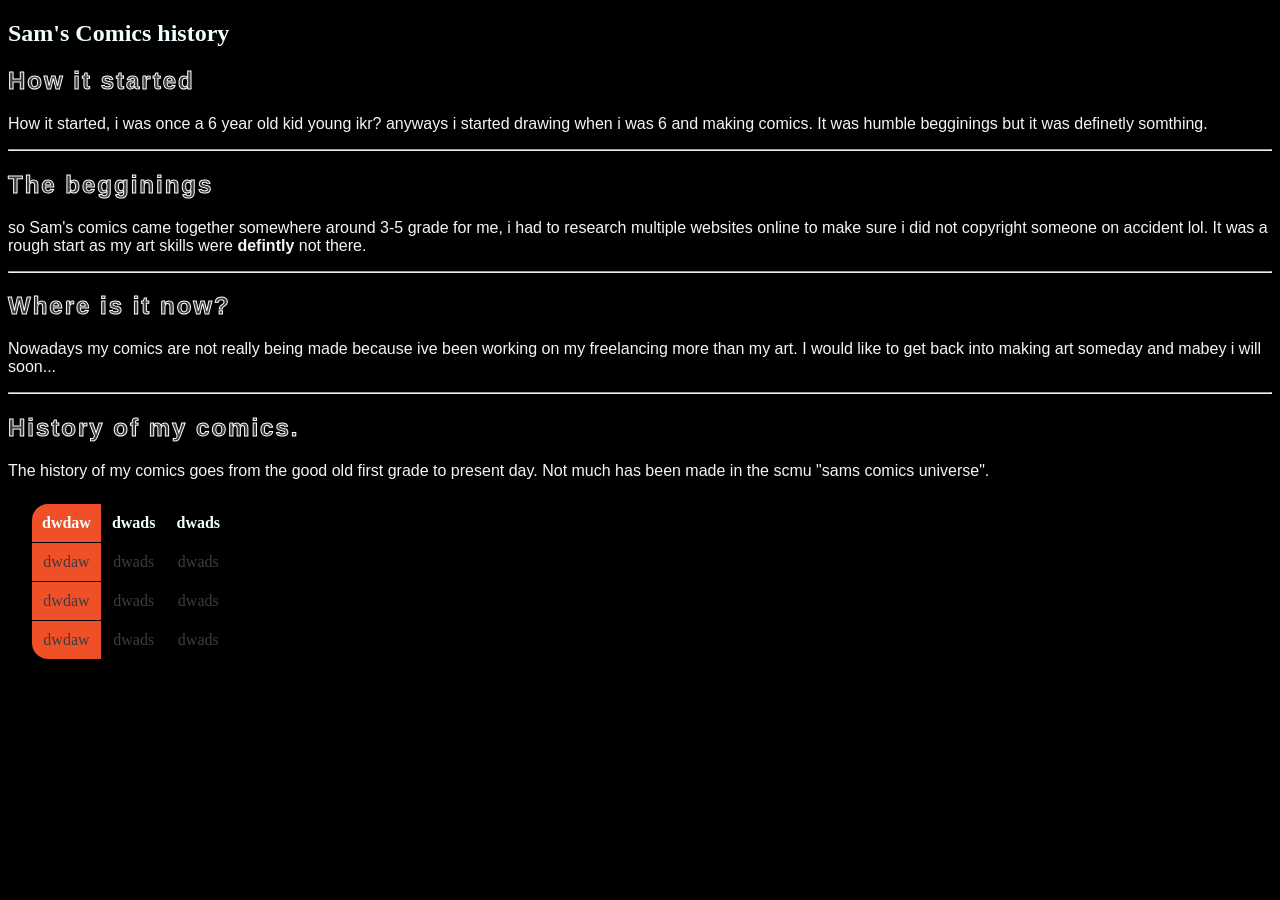
==== index.html @ 8aa37ec5 "first commit" ====
<!DOCTYPE html>
<html lang="en">
    <head>
        <meta charset="UTF-8">
        <meta name="viewport" content="width-device-width, inital-scale=1.0">
        <meta meta name="description" content="Sam's comics is a page abou the history of my comic books.">

        <title>sam's comics</title>

        <link rel="stylesheet" href="./global.css" type="text/css">
    </head>

    <body>

        <section>
            <h1>Sam's Comics history</h1>
            <h2>How it started</h2>
            <p>How it started, i was once a 6 year old kid young ikr? anyways i started drawing when i was 6 and making comics.
            It was humble begginings but it was definetly somthing.
            </p>
        </section>

        <hr>

        <section>
            <h2>The begginings</h2>
            <p>so Sam's comics came together somewhere around 3-5 grade for me, i had to research multiple websites online to make sure 
            i did not copyright someone on accident lol. It was a rough start as my art skills were <strong>defintly</strong> not there.
            </p>
        </section>

        <hr>

        <section>
            <h2>Where is it now?</h2>
            <p>Nowadays my comics are not really being made because ive been working on my freelancing more than my art. 
            I would like to get back into making art someday and mabey i will soon...
            </p>
        </section>

        <hr>

        <section>
            <h2>History of my comics.</h2>
            <p>The history of my comics goes from the good old first grade to present day. Not much has been made in the scmu "sams comics universe".
                
            </p>
        </section>

        <!--table element-->
        <section>
            <table>
                <tr>
                    <th>dwdaw</th>
                    <th>dwads</th>
                    <th>dwads</th>
                </tr>
            
        
                <tr>
                    <td>dwdaw</td>
                    <td>dwads</td>
                    <td>dwads</td>
                </tr>


                <tr>
                    <td>dwdaw</td>
                    <td>dwads</td>
                    <td>dwads</td>
                </tr>

                <tr>
                    <td>dwdaw</td>
                    <td>dwads</td>
                    <td>dwads</td>
                </tr>
            </table>
        </section>

    </body>
</html>
---- global.css ----
body{
    background-color:black;
    color: rgb(62, 60, 60);
}

p{
    font-family: 'Franklin Gothic Medium', 'Arial Narrow', Arial, sans-serif;
    color:whitesmoke;
}

h2{
    font-family: Impact, Haettenschweiler, 'Arial Narrow Bold', sans-serif;
    letter-spacing: 2px;
    -webkit-text-stroke: 1px white;
}

table {
    border: 4px solid white;
    border-collapse: collapse;
    margin: 20px;
    text-align: center;
    border-radius: 20px;
    overflow: hidden;
    max-width: 700px;
    max-height: 700px;
}

th, td {
    border: 1px solid black;
    padding: 10px;
    text-align: center;
}

#important {
    background-color: rgba(200, 25, 20, 0.999);
    font-weight: bold;
}

tr > :first-child {
    background-color: rgba(240, 80, 40, 0.999);
}

th{
    color:azure;
}

tr{
    background-color:black;
    border-radius: 4px;
}

h1{
    color:azure;
}
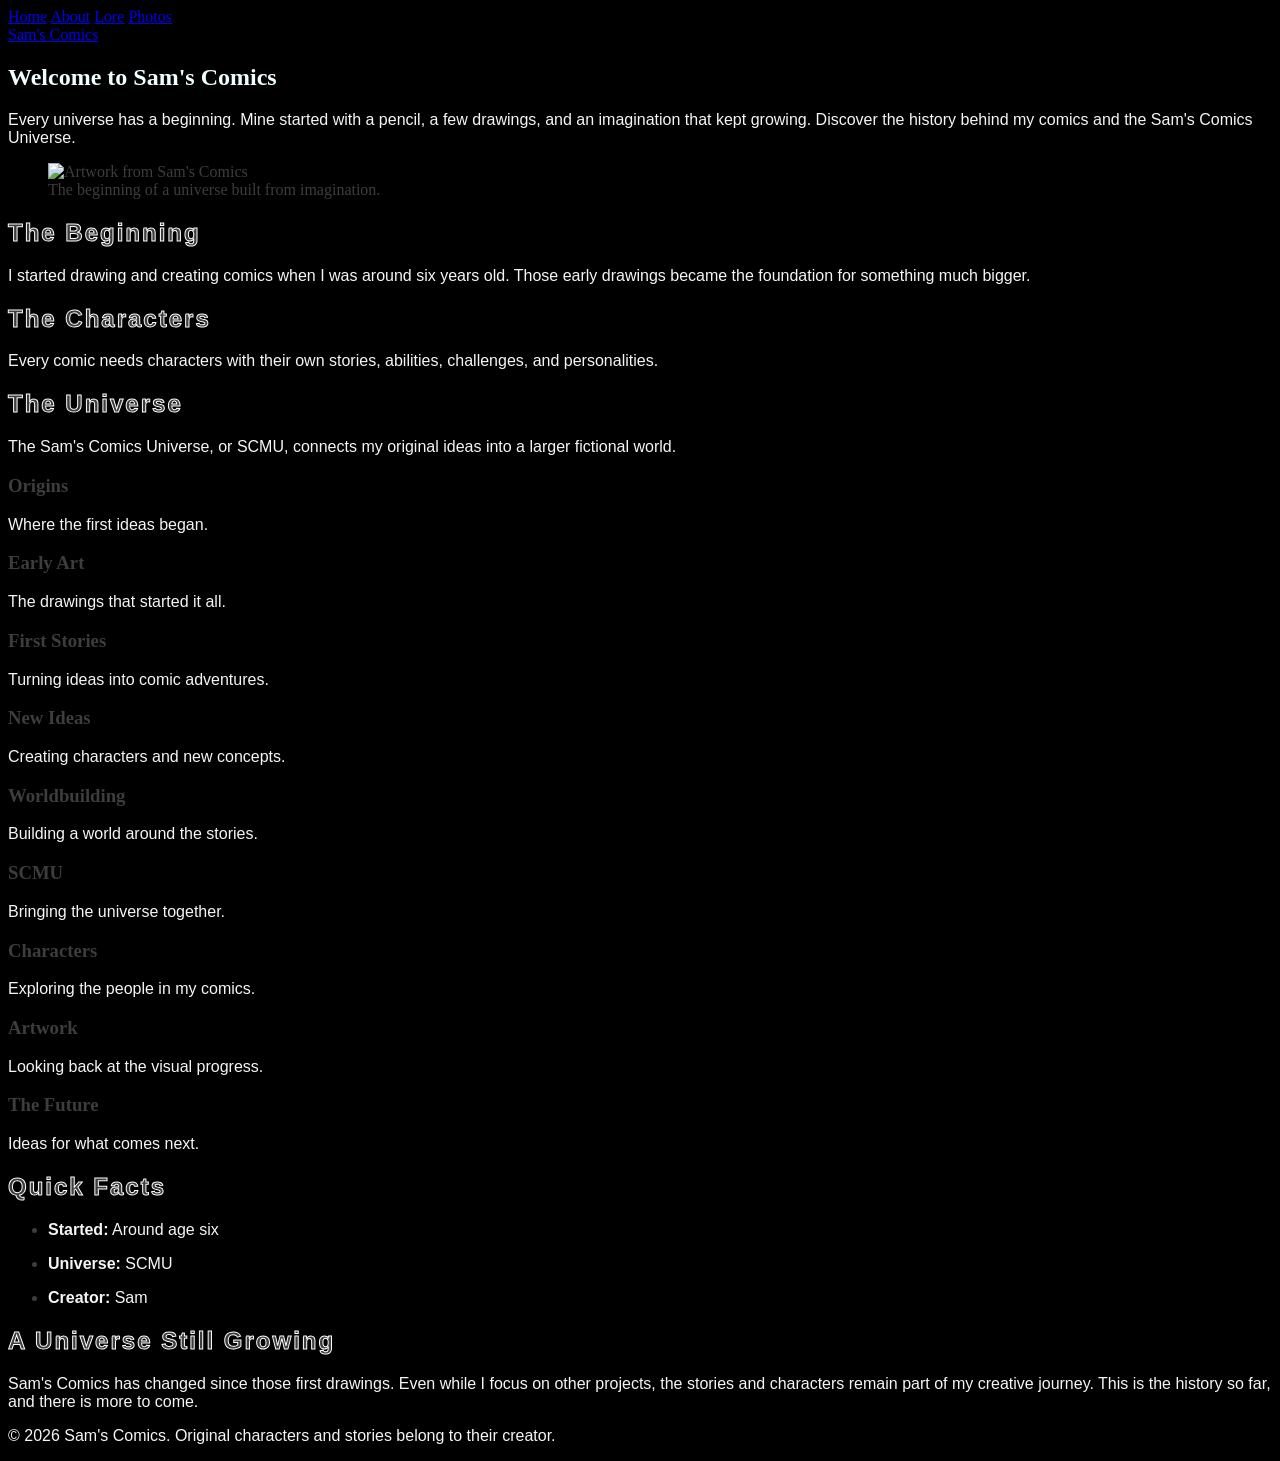
==== commit 812a05b1: "Refactor index.html for clarity and content updates Updated the HTML structure and content for bette" ====
--- a/index.html
+++ b/index.html
@@ -1,82 +1,171 @@
+
 <!DOCTYPE html>
 <html lang="en">
-    <head>
-        <meta charset="UTF-8">
-        <meta name="viewport" content="width-device-width, inital-scale=1.0">
-        <meta meta name="description" content="Sam's comics is a page abou the history of my comic books.">
+<head>
+    <meta charset="UTF-8">
+    <meta name="viewport" content="width=device-width, initial-scale=1.0">
+    <meta name="description" content="Explore the history, characters, and universe of Sam's Comics.">
 
-        <title>sam's comics</title>
+    <title>Sam's Comics | Home</title>
 
-        <link rel="stylesheet" href="./global.css" type="text/css">
-    </head>
+    <link rel="stylesheet" href="./global.css">
+</head>
 
-    <body>
+<body>
+    <!-- Site header and navigation -->
+    <header class="header" id="site-header">
+        <nav class="navigation" id="main-nav" aria-label="Main navigation">
+            <a class="nav-link" href="./index.html" aria-current="page">Home</a>
+            <a class="nav-link" href="./about.html">About</a>
+            <a class="nav-link" href="./lore.html">Lore</a>
+            <a class="nav-link" href="./photos.html">Photos</a>
+        </nav>
 
-        <section>
-            <h1>Sam's Comics history</h1>
-            <h2>How it started</h2>
-            <p>How it started, i was once a 6 year old kid young ikr? anyways i started drawing when i was 6 and making comics.
-            It was humble begginings but it was definetly somthing.
+        <a class="logo" href="./index.html">Sam's Comics</a>
+    </header>
+
+    <main class="main" id="main">
+        <!-- Intro section -->
+        <section class="intro" id="intro">
+            <h1>Welcome to Sam's Comics</h1>
+            <p class="intro-text">
+                Every universe has a beginning. Mine started with a pencil,
+                a few drawings, and an imagination that kept growing.
+                Discover the history behind my comics and the Sam's Comics
+                Universe.
             </p>
         </section>
 
-        <hr>
+        <!-- Main image and featured content -->
+        <section class="showcase" aria-label="Comic universe introduction">
+            <figure class="intro-image">
+                <!-- Replace this image with one of your comic images -->
+                <img
+                    src=""
+                    alt="Artwork from Sam's Comics"
+                >
+                <figcaption>
+                    The beginning of a universe built from imagination.
+                </figcaption>
+            </figure>
 
-        <section>
-            <h2>The begginings</h2>
-            <p>so Sam's comics came together somewhere around 3-5 grade for me, i had to research multiple websites online to make sure 
-            i did not copyright someone on accident lol. It was a rough start as my art skills were <strong>defintly</strong> not there.
+            <div class="feature-list" id="features">
+                <article class="feature">
+                    <h2>The Beginning</h2>
+                    <p>
+                        I started drawing and creating comics when I was
+                        around six years old. Those early drawings became
+                        the foundation for something much bigger.
+                    </p>
+                </article>
+
+                <article class="feature">
+                    <h2>The Characters</h2>
+                    <p>
+                        Every comic needs characters with their own
+                        stories, abilities, challenges, and personalities.
+                    </p>
+                </article>
+
+                <article class="feature">
+                    <h2>The Universe</h2>
+                    <p>
+                        The Sam's Comics Universe, or SCMU, connects my
+                        original ideas into a larger fictional world.
+                    </p>
+                </article>
+            </div>
+        </section>
+
+        <!-- Comic history grid and sidebar -->
+        <section class="history-layout" aria-label="Explore Sam's Comics">
+            <div class="history-grid">
+                <article class="history-card">
+                    <h3>Origins</h3>
+                    <p>Where the first ideas began.</p>
+                </article>
+
+                <article class="history-card">
+                    <h3>Early Art</h3>
+                    <p>The drawings that started it all.</p>
+                </article>
+
+                <article class="history-card">
+                    <h3>First Stories</h3>
+                    <p>Turning ideas into comic adventures.</p>
+                </article>
+
+                <article class="history-card">
+                    <h3>New Ideas</h3>
+                    <p>Creating characters and new concepts.</p>
+                </article>
+
+                <article class="history-card">
+                    <h3>Worldbuilding</h3>
+                    <p>Building a world around the stories.</p>
+                </article>
+
+                <article class="history-card">
+                    <h3>SCMU</h3>
+                    <p>Bringing the universe together.</p>
+                </article>
+
+                <article class="history-card">
+                    <h3>Characters</h3>
+                    <p>Exploring the people in my comics.</p>
+                </article>
+
+                <article class="history-card">
+                    <h3>Artwork</h3>
+                    <p>Looking back at the visual progress.</p>
+                </article>
+
+                <article class="history-card">
+                    <h3>The Future</h3>
+                    <p>Ideas for what comes next.</p>
+                </article>
+            </div>
+
+            <aside class="sidebar" id="sidebar">
+                <h2>Quick Facts</h2>
+
+                <ul class="sidebar-list">
+                    <li>
+                        <span class="sidebar-dot" aria-hidden="true"></span>
+                        <p><strong>Started:</strong> Around age six</p>
+                    </li>
+
+                    <li>
+                        <span class="sidebar-dot" aria-hidden="true"></span>
+                        <p><strong>Universe:</strong> SCMU</p>
+                    </li>
+
+                    <li>
+                        <span class="sidebar-dot" aria-hidden="true"></span>
+                        <p><strong>Creator:</strong> Sam</p>
+                    </li>
+                </ul>
+            </aside>
+        </section>
+
+        <!-- Closing text -->
+        <section class="closing-text">
+            <h2>A Universe Still Growing</h2>
+            <p>
+                Sam's Comics has changed since those first drawings.
+                Even while I focus on other projects, the stories and
+                characters remain part of my creative journey.
+                This is the history so far, and there is more to come.
             </p>
         </section>
+    </main>
 
-        <hr>
-
-        <section>
-            <h2>Where is it now?</h2>
-            <p>Nowadays my comics are not really being made because ive been working on my freelancing more than my art. 
-            I would like to get back into making art someday and mabey i will soon...
-            </p>
-        </section>
-
-        <hr>
-
-        <section>
-            <h2>History of my comics.</h2>
-            <p>The history of my comics goes from the good old first grade to present day. Not much has been made in the scmu "sams comics universe".
-                
-            </p>
-        </section>
-
-        <!--table element-->
-        <section>
-            <table>
-                <tr>
-                    <th>dwdaw</th>
-                    <th>dwads</th>
-                    <th>dwads</th>
-                </tr>
-            
-        
-                <tr>
-                    <td>dwdaw</td>
-                    <td>dwads</td>
-                    <td>dwads</td>
-                </tr>
-
-
-                <tr>
-                    <td>dwdaw</td>
-                    <td>dwads</td>
-                    <td>dwads</td>
-                </tr>
-
-                <tr>
-                    <td>dwdaw</td>
-                    <td>dwads</td>
-                    <td>dwads</td>
-                </tr>
-            </table>
-        </section>
-
-    </body>
-</html>+    <!-- Site footer -->
+    <footer class="footer" id="site-footer">
+        <p class="footer-text">
+            &copy; 2026 Sam's Comics. Original characters and stories
+            belong to their creator.
+        </p>
+    </footer>
+</body>
+</html>
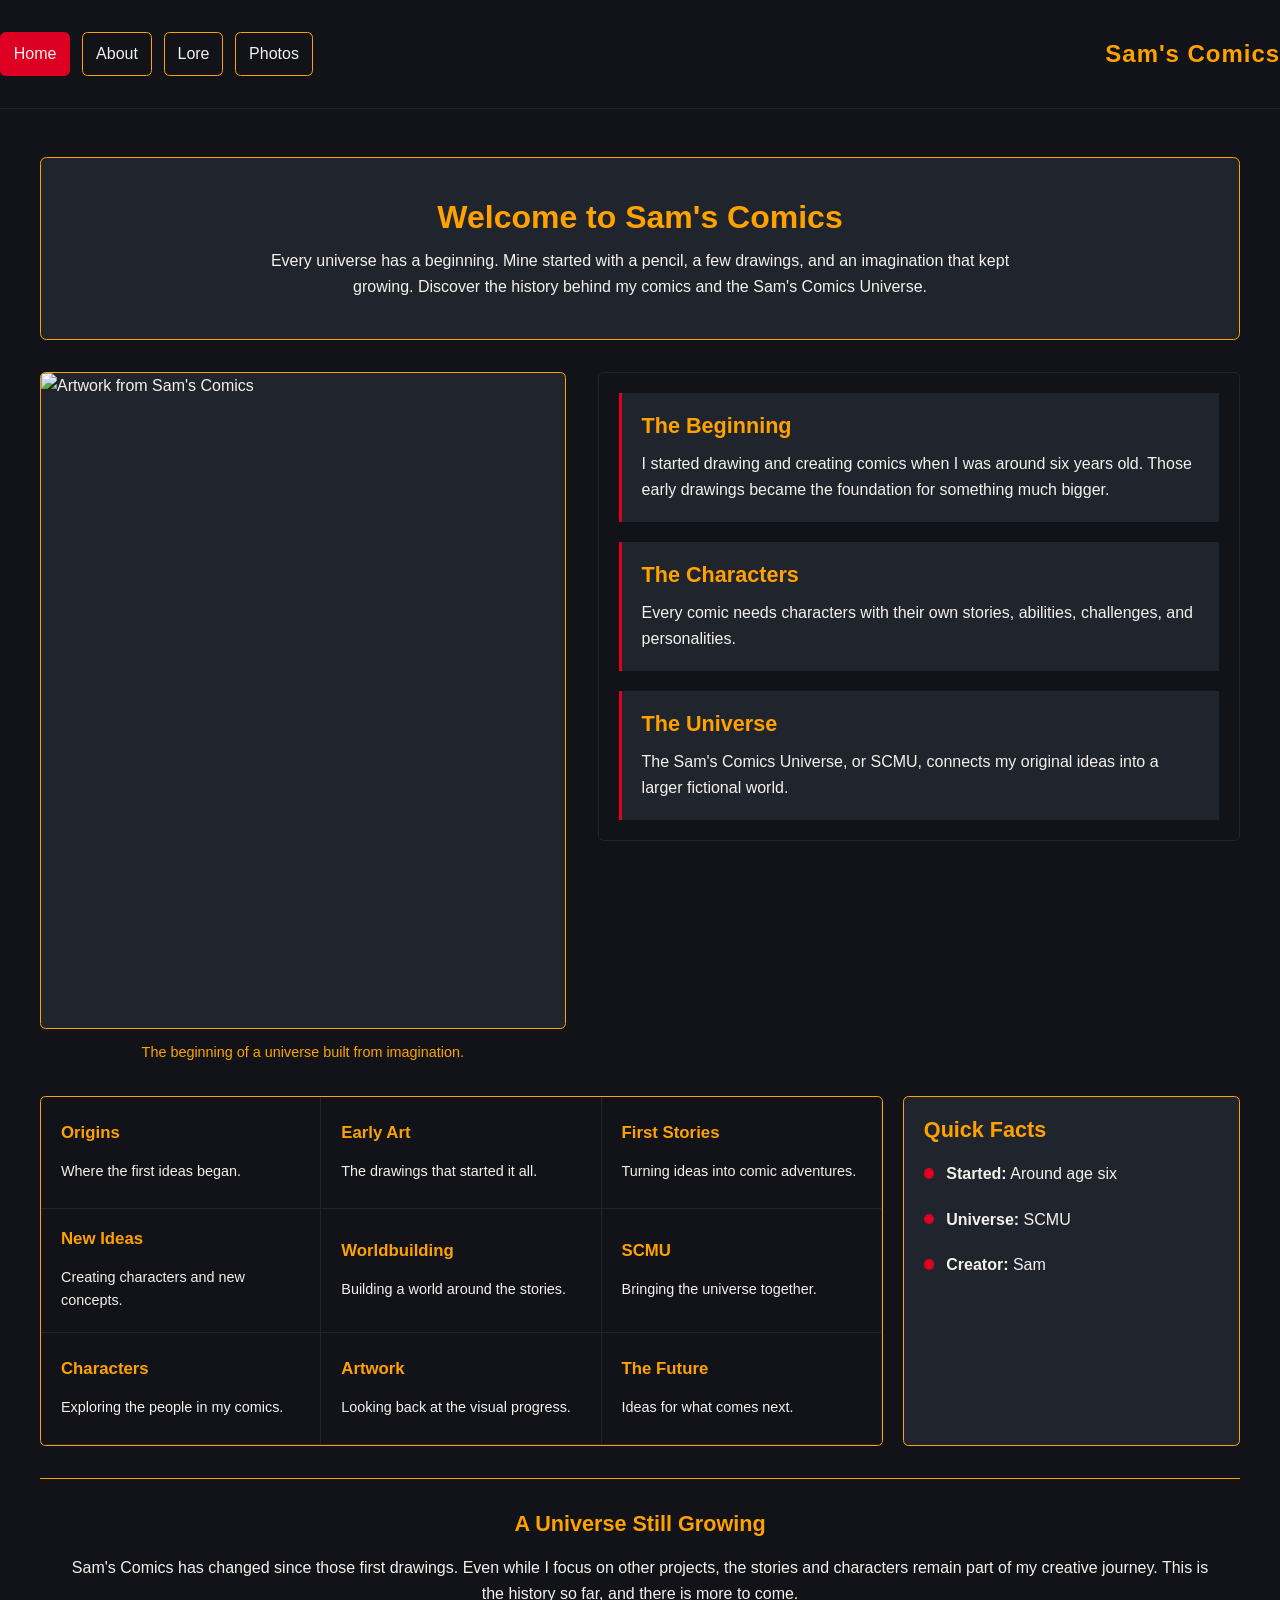
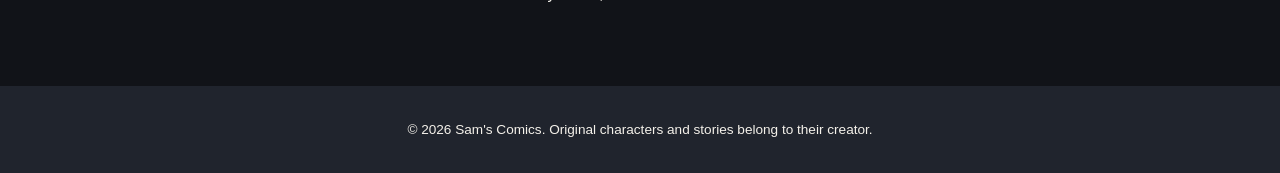
==== commit df9a1b9f: "all files pushed into git with index and about indexs almost done just need the photos inside of the" ====
--- a/index.html
+++ b/index.html
@@ -168,4 +168,4 @@
         </p>
     </footer>
 </body>
-</html>
+</html>
--- a/global.css
+++ b/global.css
@@ -1,54 +1,484 @@
-body{
-    background-color:black;
-    color: rgb(62, 60, 60);
-}
-
-p{
-    font-family: 'Franklin Gothic Medium', 'Arial Narrow', Arial, sans-serif;
-    color:whitesmoke;
-}
-
-h2{
-    font-family: Impact, Haettenschweiler, 'Arial Narrow Bold', sans-serif;
-    letter-spacing: 2px;
-    -webkit-text-stroke: 1px white;
-}
-
-table {
-    border: 4px solid white;
-    border-collapse: collapse;
-    margin: 20px;
-    text-align: center;
-    border-radius: 20px;
+
+:root {
+    --primary-color: #111318;
+    --secondary-color: #20242d;
+    --contrast-color: #f4f1ea;
+    --triadic-color: #DD0022;
+    --extra-color: #ffa200;
+
+    --space-small: 0.75rem;
+    --space-medium: 1.25rem;
+    --space-large: 2rem;
+    --content-width: 75rem;
+}
+
+/* 
+   2. Reset and base styles
+ */
+
+* {
+    box-sizing: border-box;
+}
+
+html {
+    scroll-behavior: smooth;
+}
+
+body {
+    margin: 0;
+    background-color: var(--primary-color);
+    color: var(--contrast-color);
+    font-family: Arial, Helvetica, sans-serif;
+    font-size: 1rem;
+    line-height: 1.6;
+}
+
+img {
+    display: block;
+    width: 100%;
+    height: auto;
+}
+
+a {
+    color: inherit;
+}
+
+h1,
+h2,
+h3,
+p {
+    margin-top: 0;
+}
+
+h1,
+h2,
+h3 {
+    line-height: 1.2;
+}
+
+h1 {
+    font-size: 2rem;
+}
+
+h2 {
+    font-size: 1.35rem;
+}
+
+h3 {
+    font-size: 1.05rem;
+}
+
+p {
+    margin-bottom: 0;
+}
+
+/* 
+   3. Header and navigation
+*/
+
+.header {
+    display: flex;
+    flex-direction: column-reverse;
+    align-items: center;
+    gap: var(--space-medium);
+    padding: var(--space-large) var(--space-medium);
+    border-bottom: 1px solid var(--secondary-color);
+}
+
+.navigation {
+    display: flex;
+    flex-wrap: wrap;
+    justify-content: center;
+    gap: var(--space-small);
+}
+
+.nav-link {
+    padding: 0.5rem 0.8rem;
+    border: 1px solid var(--extra-color);
+    border-radius: 0.35rem;
+    color: var(--contrast-color);
+    text-decoration: none;
+    transition: background-color 0.2s ease,
+                color 0.2s ease,
+                transform 0.2s ease;
+}
+
+.nav-link[aria-current="page"] {
+    background-color: var(--triadic-color);
+    border-color: var(--triadic-color);
+}
+
+.logo {
+    color: var(--extra-color);
+    font-size: 1.5rem;
+    font-weight: 800;
+    letter-spacing: 0.04em;
+    text-decoration: none;
+}
+
+/* 
+   4. Main content
+ */
+
+.main {
+    width: min(100% - 2rem, var(--content-width));
+    margin-inline: auto;
+    padding-block: var(--space-large);
+}
+
+.intro {
+    margin-bottom: var(--space-large);
+    padding: var(--space-large);
+    border: 1px solid var(--extra-color);
+    border-radius: 0.4rem;
+    background-color: var(--secondary-color);
+    text-align: center;
+}
+
+.intro h1 {
+    margin-bottom: var(--space-small);
+    color: var(--extra-color);
+}
+
+.intro-text {
+    max-width: 48rem;
+    margin-inline: auto;
+}
+
+/* 
+   5. Image and feature list
+ */
+
+.showcase {
+    display: flex;
+    flex-direction: column;
+    gap: var(--space-large);
+    margin-bottom: var(--space-large);
+}
+
+.intro-image {
+    margin: 0;
+}
+
+.intro-image img {
+    aspect-ratio: 4 / 5;
+    object-fit: cover;
+    border: 1px solid var(--extra-color);
+    border-radius: 0.35rem;
+    background-color: var(--secondary-color);
+}
+
+.intro-image figcaption {
+    margin-top: var(--space-small);
+    color: var(--extra-color);
+    text-align: center;
+    font-size: 0.9rem;
+}
+
+.feature-list {
+    display: grid;
+    grid-template-columns: 1fr;
+    gap: var(--space-medium);
+    padding: var(--space-medium);
+    border: 1px solid var(--secondary-color);
+    border-radius: 0.35rem;
+}
+
+.feature {
+    padding: var(--space-medium);
+    border-left: 3px solid var(--triadic-color);
+    background-color: var(--secondary-color);
+}
+
+.feature h2 {
+    margin-bottom: var(--space-small);
+    color: var(--extra-color);
+}
+
+/* 
+   6. History grid and sidebar
+ */
+
+.history-layout {
+    display: flex;
+    flex-direction: column;
+    gap: var(--space-medium);
+    margin-bottom: var(--space-large);
+}
+
+.history-grid {
+    display: grid;
+    grid-template-columns: repeat(2, minmax(0, 1fr));
+    border: 1px solid var(--extra-color);
+    border-radius: 0.35rem;
     overflow: hidden;
-    max-width: 700px;
-    max-height: 700px;
-}
-
-th, td {
-    border: 1px solid black;
-    padding: 10px;
-    text-align: center;
-}
-
-#important {
-    background-color: rgba(200, 25, 20, 0.999);
-    font-weight: bold;
-}
-
-tr > :first-child {
-    background-color: rgba(240, 80, 40, 0.999);
-}
-
-th{
-    color:azure;
-}
-
-tr{
-    background-color:black;
-    border-radius: 4px;
-}
-
-h1{
-    color:azure;
+}
+
+.history-card {
+    min-width: 0;
+    padding: var(--space-medium);
+    border-right: 1px solid var(--secondary-color);
+    border-bottom: 1px solid var(--secondary-color);
+    overflow-wrap: anywhere;
+}
+
+.history-card h3 {
+    color: var(--extra-color);
+}
+
+.history-card p {
+    font-size: 0.9rem;
+}
+
+.sidebar {
+    padding: var(--space-medium);
+    border: 1px solid var(--extra-color);
+    border-radius: 0.35rem;
+    background-color: var(--secondary-color);
+}
+
+.sidebar h2 {
+    color: var(--extra-color);
+}
+
+.sidebar-list {
+    display: grid;
+    gap: var(--space-medium);
+    margin: 0;
+    padding: 0;
+    list-style: none;
+}
+
+.sidebar-list li {
+    display: flex;
+    align-items: flex-start;
+    gap: var(--space-small);
+}
+
+.sidebar-dot {
+    flex: 0 0 0.65rem;
+    width: 0.65rem;
+    height: 0.65rem;
+    margin-top: 0.45rem;
+    border-radius: 50%;
+    background-color: var(--triadic-color);
+}
+
+/* 
+   7. Closing text and footer
+ */
+
+.closing-text {
+    padding: var(--space-large) var(--space-medium);
+    border-top: 1px solid var(--extra-color);
+    text-align: center;
+}
+
+.closing-text h2 {
+    color: var(--extra-color);
+}
+
+.footer {
+    padding: var(--space-large) var(--space-medium);
+    border-top: 1px solid var(--secondary-color);
+    background-color: var(--secondary-color);
+    text-align: center;
+}
+
+.footer-text {
+    font-size: 0.85rem;
+}
+
+/* 
+   8. Hover and keyboard focus
+*/
+
+.nav-link:hover {
+    background-color: var(--extra-color);
+    color: var(--primary-color);
+    transform: translateY(-2px);
+}
+
+.nav-link:focus-visible,
+.logo:focus-visible {
+    outline: 3px solid var(--extra-color);
+    outline-offset: 4px;
+}
+
+.history-card:hover {
+    background-color: var(--secondary-color);
+}
+
+/* 
+   9. Desktop layout
+ */
+
+@media (min-width: 1024px) {
+    .header {
+        flex-direction: row;
+        justify-content: space-between;
+        padding-inline: 0;
+    }
+
+    .main {
+        padding-block: 3rem;
+    }
+
+    .intro {
+        padding: 2.5rem;
+    }
+
+    .showcase {
+        display: grid;
+        grid-template-columns: minmax(0, 0.9fr) minmax(0, 1.1fr);
+        align-items: start;
+        gap: var(--space-large);
+    }
+
+    .intro-image img {
+        aspect-ratio: 4 / 5;
+    }
+
+    .feature-list {
+        grid-template-columns: 1fr;
+    }
+
+    .history-layout {
+        display: grid;
+        grid-template-columns: minmax(0, 2fr) minmax(13rem, 0.8fr);
+        align-items: stretch;
+    }
+
+    .history-grid {
+        grid-template-columns: repeat(3, minmax(0, 1fr));
+    }
+
+    .history-card {
+        display: flex;
+        flex-direction: column;
+        justify-content: center;
+        min-height: 7rem;
+        padding: var(--space-medium);
+    }
+}
+
+
+/* 
+   ABOUT PAGE
+*/
+
+/* About introduction */
+
+.about-text {
+    margin-bottom: var(--space-large);
+    padding: var(--space-medium);
+    border: 1px solid var(--extra-color);
+    border-radius: 0.35rem;
+    text-align: center;
+}
+
+.about-text h1 {
+    margin-bottom: var(--space-medium);
+    color: var(--extra-color);
+    font-size: 1.6rem;
+}
+
+.about-text p + p {
+    margin-top: var(--space-medium);
+}
+
+/* Gallery and sidebar */
+
+.about-layout {
+    display: grid;
+    grid-template-columns: minmax(0, 1fr);
+    gap: var(--space-medium);
+    margin-bottom: var(--space-medium);
+}
+
+.about-gallery {
+    display: grid;
+    grid-template-columns: repeat(2, minmax(0, 1fr));
+    gap: 0;
+    overflow: hidden;
+    border: 1px solid var(--extra-color);
+    border-radius: 0.35rem;
+}
+
+.about-image {
+    min-width: 0;
+    margin: 0;
+    border-right: 1px solid var(--secondary-color);
+    border-bottom: 1px solid var(--secondary-color);
+}
+
+.about-image img {
+    width: 100%;
+    aspect-ratio: 1 / 1;
+    object-fit: cover;
+    background-color: var(--secondary-color);
+}
+
+.about-image figcaption {
+    padding: 0.5rem;
+    color: var(--extra-color);
+    font-size: 0.8rem;
+    text-align: center;
+}
+
+.about-sidebar {
+    display: flex;
+    flex-direction: column;
+    justify-content: space-around;
+    gap: var(--space-medium);
+    padding: var(--space-medium);
+}
+
+.about-fact {
+    padding-block: var(--space-small);
+}
+
+.about-fact h2 {
+    margin-bottom: 0.5rem;
+    color: var(--extra-color);
+    font-size: 1rem;
+}
+
+.about-fact p {
+    font-size: 0.9rem;
+}
+
+/* Large bottom image */
+
+.wide-image {
+    width: 100%;
+    margin-top: var(--space-medium);
+    overflow: hidden;
+    border: 1px solid var(--extra-color);
+    border-radius: 0.35rem;
+    background-color: var(--secondary-color);
+}
+
+.wide-image img {
+    width: 100%;
+    aspect-ratio: 16 / 9;
+    object-fit: cover;
+}
+
+/* Desktop layout */
+
+@media (min-width: 1024px) {
+    .about-layout {
+        grid-template-columns: minmax(0, 3fr) minmax(9rem, 0.8fr);
+        align-items: stretch;
+        gap: var(--space-medium);
+    }
+
+    .about-sidebar {
+        padding-inline: var(--space-small);
+    }
+
+    .about-text {
+        padding: var(--space-large);
+    }
 }
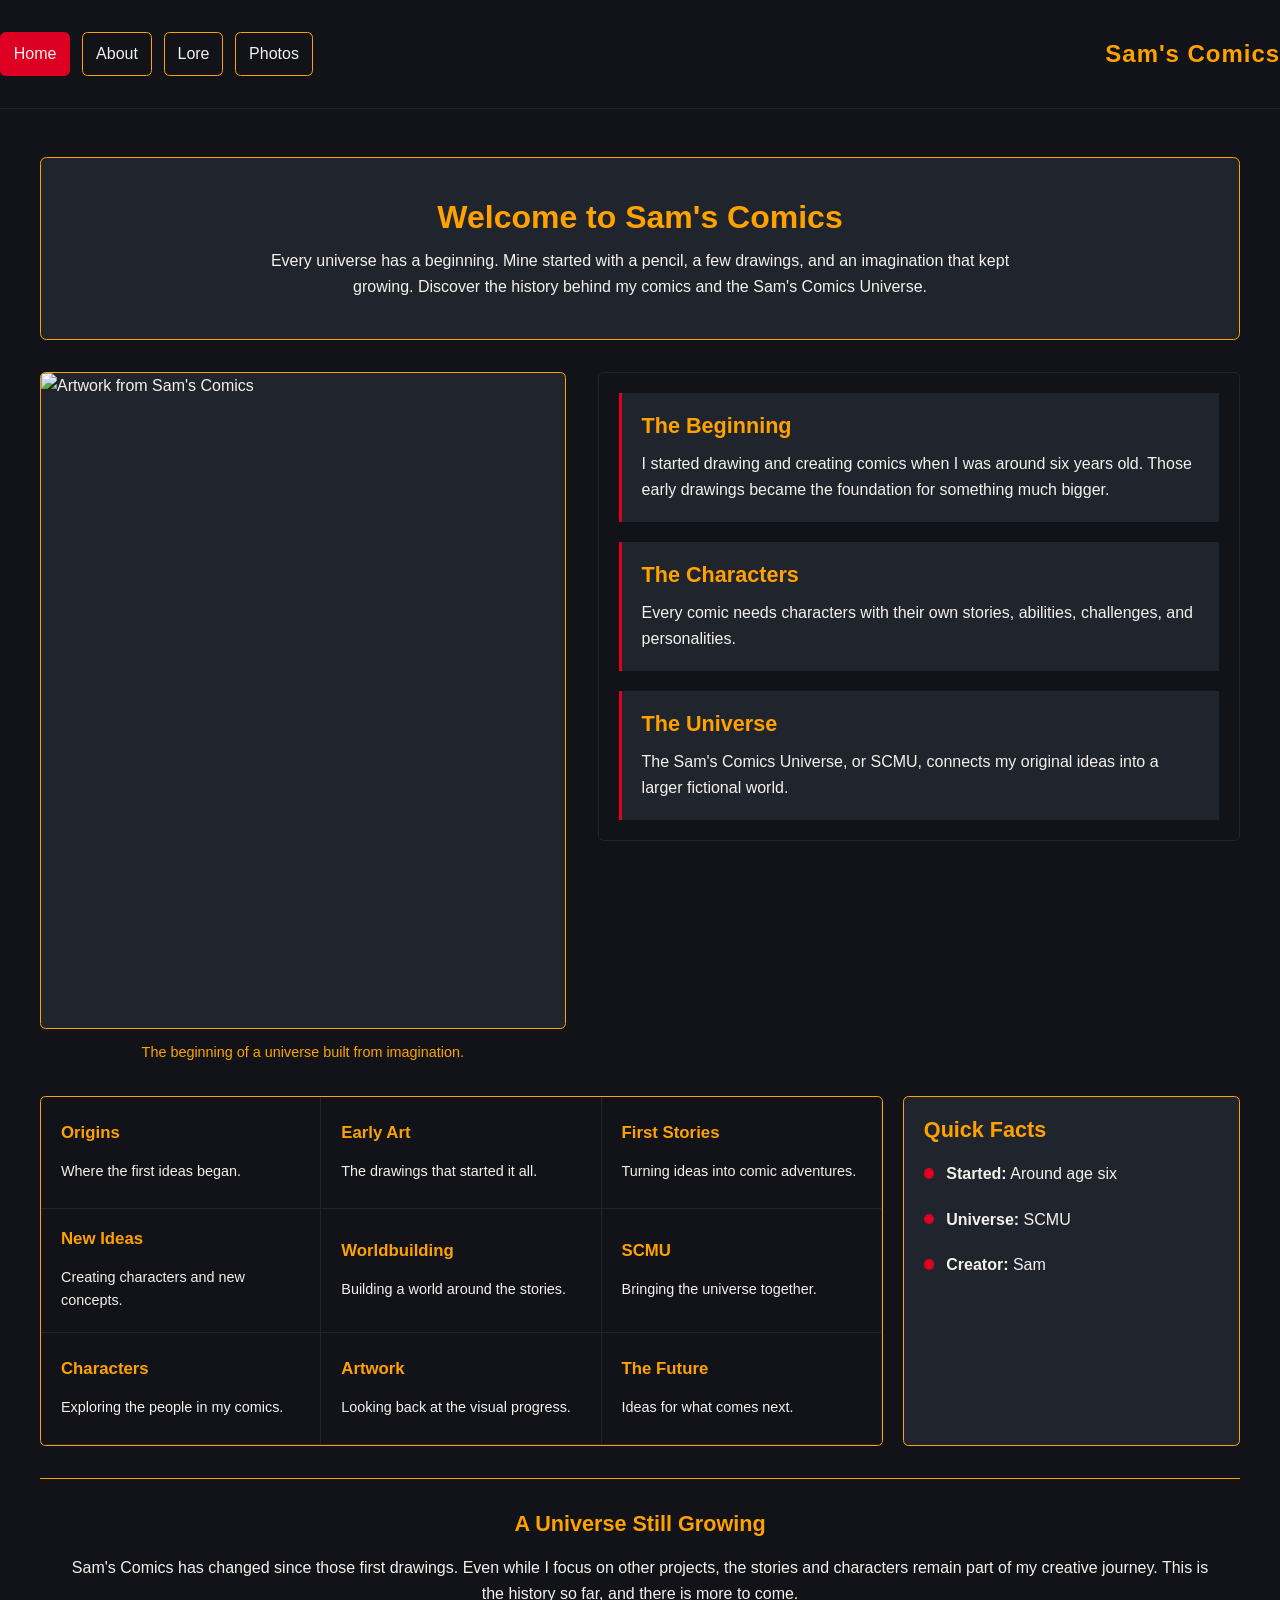
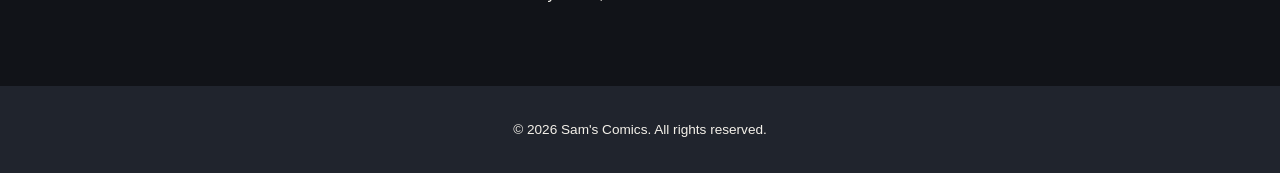
==== commit 212d1661: "Update footer copyright text to 'All rights reserved' and fixed the html for the global" ====
--- a/index.html
+++ b/index.html
@@ -163,9 +163,8 @@
     <!-- Site footer -->
     <footer class="footer" id="site-footer">
         <p class="footer-text">
-            &copy; 2026 Sam's Comics. Original characters and stories
-            belong to their creator.
+            &copy; 2026 Sam's Comics. All rights reserved.
         </p>
     </footer>
 </body>
-</html>+</html>
--- a/global.css
+++ b/global.css
@@ -5,7 +5,6 @@
     --contrast-color: #f4f1ea;
     --triadic-color: #DD0022;
     --extra-color: #ffa200;
-
     --space-small: 0.75rem;
     --space-medium: 1.25rem;
     --space-large: 2rem;
@@ -481,4 +480,4 @@
     .about-text {
         padding: var(--space-large);
     }
-}+}
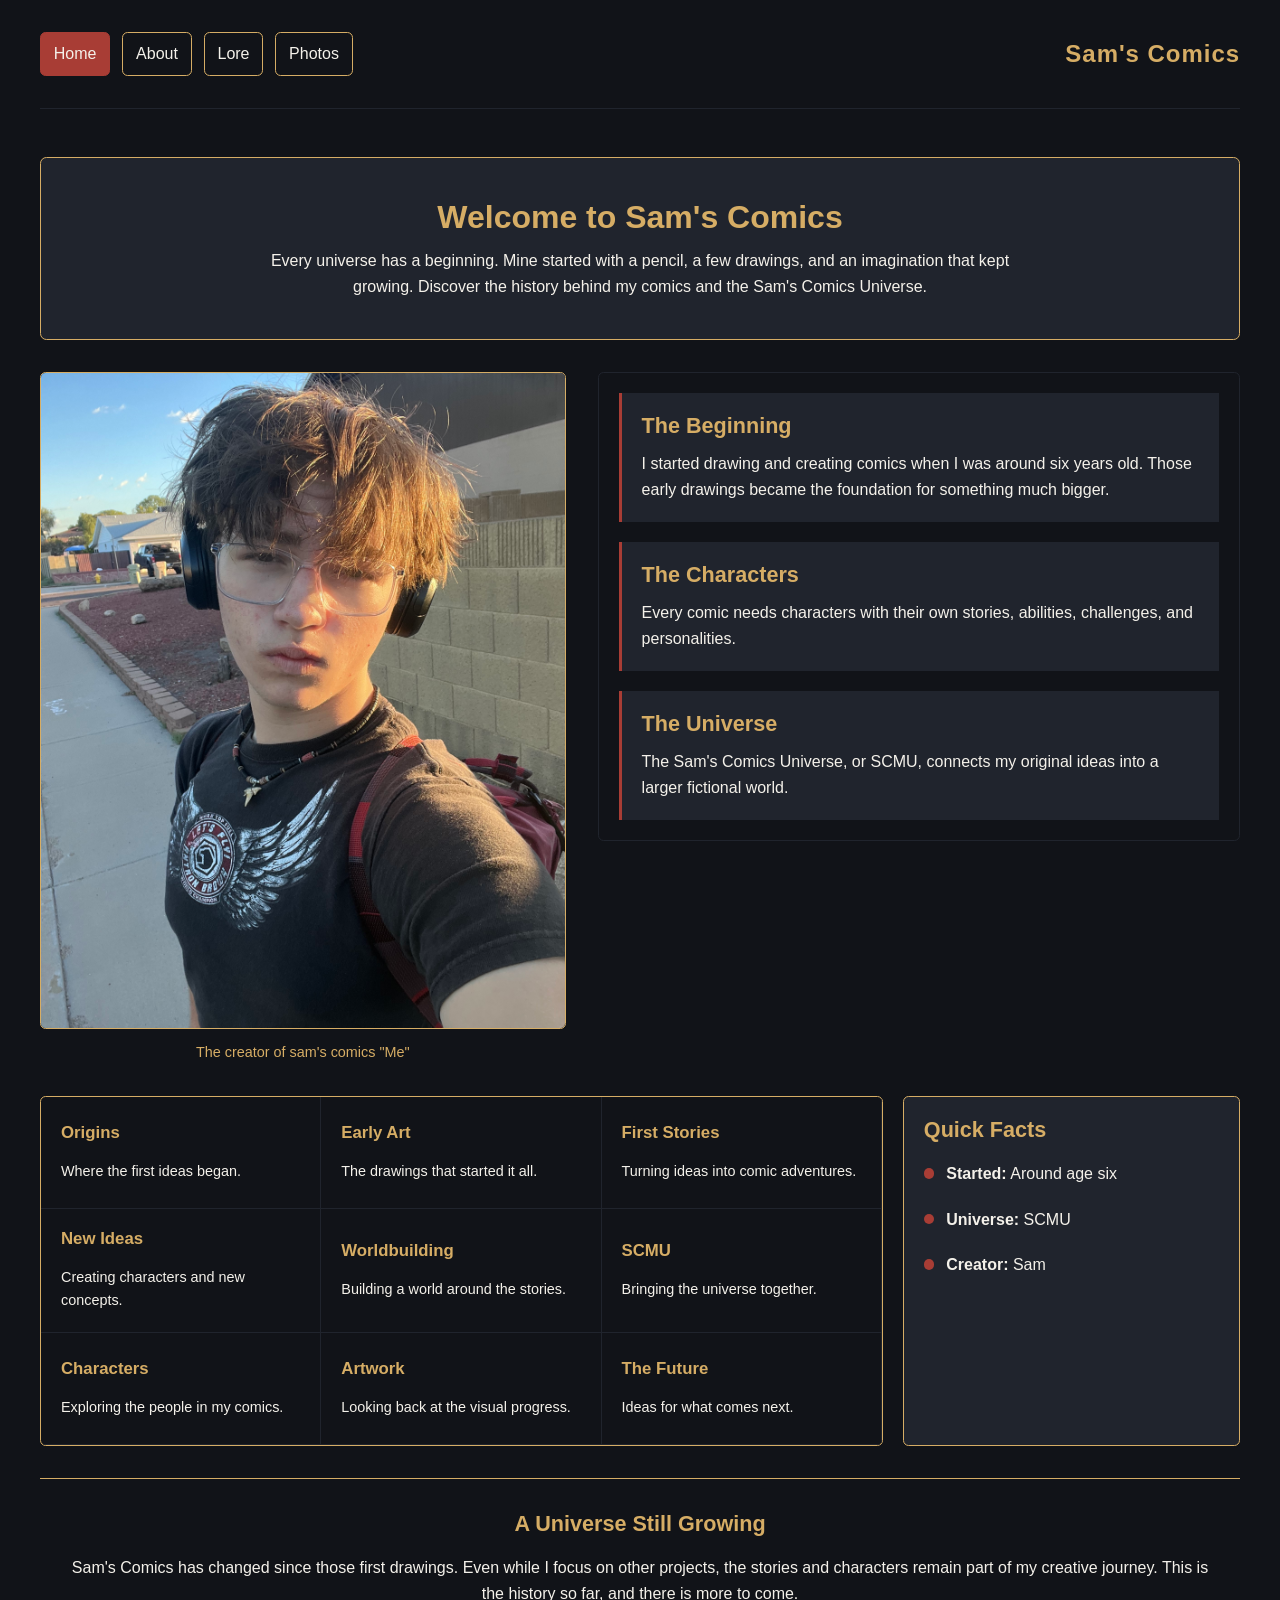
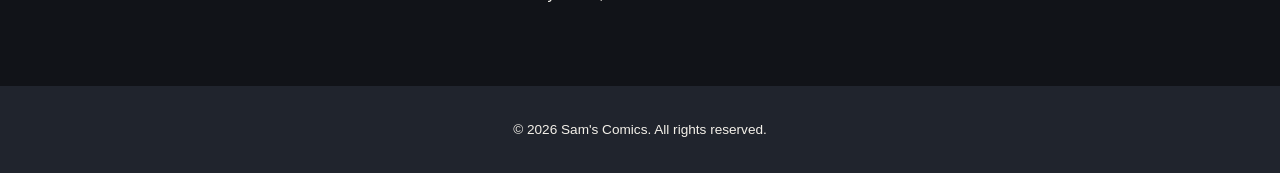
==== commit a2b6a788: "Update about, index, lore, and photos pages; add new images and refactor CSS" ====
--- a/index.html
+++ b/index.html
@@ -41,11 +41,11 @@
             <figure class="intro-image">
                 <!-- Replace this image with one of your comic images -->
                 <img
-                    src=""
-                    alt="Artwork from Sam's Comics"
+                    src="./images/IMG_4922.jpeg"
+                    alt="sam the creator of Sam's Comics"
                 >
                 <figcaption>
-                    The beginning of a universe built from imagination.
+                    The creator of sam's comics "Me"
                 </figcaption>
             </figure>
 
@@ -167,4 +167,4 @@
         </p>
     </footer>
 </body>
-</html>
+</html>
--- a/global.css
+++ b/global.css
@@ -1,19 +1,24 @@
+
+/* ========================================
+   1. Global variables
+======================================== */
 
 :root {
     --primary-color: #111318;
     --secondary-color: #20242d;
     --contrast-color: #f4f1ea;
-    --triadic-color: #DD0022;
-    --extra-color: #ffa200;
+    --triadic-color: #a83d35;
+    --extra-color: #d6ad65;
+
     --space-small: 0.75rem;
     --space-medium: 1.25rem;
     --space-large: 2rem;
     --content-width: 75rem;
 }
 
-/* 
+/* ========================================
    2. Reset and base styles
- */
+======================================== */
 
 * {
     box-sizing: border-box;
@@ -25,6 +30,9 @@
 
 body {
     margin: 0;
+    min-height: 100vh;
+    display: flex;
+    flex-direction: column;
     background-color: var(--primary-color);
     color: var(--contrast-color);
     font-family: Arial, Helvetica, sans-serif;
@@ -71,16 +79,20 @@
     margin-bottom: 0;
 }
 
-/* 
+/* ========================================
    3. Header and navigation
-*/
+======================================== */
 
 .header {
     display: flex;
-    flex-direction: column-reverse;
+    flex-direction: row;
+    justify-content: space-between;
     align-items: center;
+    flex-wrap: wrap;
     gap: var(--space-medium);
-    padding: var(--space-large) var(--space-medium);
+    width: min(100% - 2rem, var(--content-width));
+    margin-inline: auto;
+    padding: var(--space-large) 0;
     border-bottom: 1px solid var(--secondary-color);
 }
 
@@ -97,9 +109,10 @@
     border-radius: 0.35rem;
     color: var(--contrast-color);
     text-decoration: none;
-    transition: background-color 0.2s ease,
-                color 0.2s ease,
-                transform 0.2s ease;
+    transition:
+        background-color 0.2s ease,
+        color 0.2s ease,
+        transform 0.2s ease;
 }
 
 .nav-link[aria-current="page"] {
@@ -115,11 +128,12 @@
     text-decoration: none;
 }
 
-/* 
+/* ========================================
    4. Main content
- */
+======================================== */
 
 .main {
+    flex: 1;
     width: min(100% - 2rem, var(--content-width));
     margin-inline: auto;
     padding-block: var(--space-large);
@@ -144,9 +158,9 @@
     margin-inline: auto;
 }
 
-/* 
+/* ========================================
    5. Image and feature list
- */
+======================================== */
 
 .showcase {
     display: flex;
@@ -194,9 +208,9 @@
     color: var(--extra-color);
 }
 
-/* 
+/* ========================================
    6. History grid and sidebar
- */
+======================================== */
 
 .history-layout {
     display: flex;
@@ -263,9 +277,9 @@
     background-color: var(--triadic-color);
 }
 
-/* 
+/* ========================================
    7. Closing text and footer
- */
+======================================== */
 
 .closing-text {
     padding: var(--space-large) var(--space-medium);
@@ -288,9 +302,9 @@
     font-size: 0.85rem;
 }
 
-/* 
+/* ========================================
    8. Hover and keyboard focus
-*/
+======================================== */
 
 .nav-link:hover {
     background-color: var(--extra-color);
@@ -308,9 +322,9 @@
     background-color: var(--secondary-color);
 }
 
-/* 
+/* ========================================
    9. Desktop layout
- */
+======================================== */
 
 @media (min-width: 1024px) {
     .header {
@@ -361,12 +375,9 @@
     }
 }
 
-
-/* 
-   ABOUT PAGE
-*/
-
-/* About introduction */
+/* ========================================
+   10. About page
+======================================== */
 
 .about-text {
     margin-bottom: var(--space-large);
@@ -385,8 +396,6 @@
 .about-text p + p {
     margin-top: var(--space-medium);
 }
-
-/* Gallery and sidebar */
 
 .about-layout {
     display: grid;
@@ -447,8 +456,6 @@
     font-size: 0.9rem;
 }
 
-/* Large bottom image */
-
 .wide-image {
     width: 100%;
     margin-top: var(--space-medium);
@@ -464,7 +471,115 @@
     object-fit: cover;
 }
 
-/* Desktop layout */
+/* ========================================
+   11. Lore page
+======================================== */
+
+.lore-content {
+    width: 100%;
+    padding: 20px 8px;
+}
+
+.lore-item {
+    margin-bottom: 24px;
+    text-align: center;
+}
+
+.lore-title {
+    margin-bottom: 12px;
+    font-size: 20px;
+}
+
+.lore-text {
+    padding: 12px;
+    border: 1px solid #777;
+    border-radius: 3px;
+    line-height: 1.8;
+}
+
+/* ========================================
+   12. Photos page
+======================================== */
+
+.photo-grid {
+    display: grid;
+    grid-template-columns: repeat(3, minmax(0, 1fr));
+    margin-top: var(--space-small);
+    overflow: hidden;
+    border: 1px solid var(--extra-color);
+    border-radius: 0.35rem;
+}
+
+.photo-item {
+    display: flex;
+    flex-direction: column;
+    min-width: 0;
+    margin: 0;
+    padding: var(--space-small);
+    border-right: 1px solid var(--secondary-color);
+    border-bottom: 1px solid var(--secondary-color);
+    background-color: transparent;
+    text-align: center;
+    transition: background-color 0.2s ease;
+}
+
+.photo-item:nth-child(3n) {
+    border-right: none;
+}
+
+.photo-item:nth-last-child(-n + 3) {
+    border-bottom: none;
+}
+
+.photo-item:hover {
+    background-color: var(--secondary-color);
+}
+
+.photo-image {
+    display: block;
+    width: 100%;
+    aspect-ratio: 1 / 1;
+    object-fit: contain;
+    background-color: var(--secondary-color);
+    border: 1px solid var(--secondary-color);
+    border-radius: 0.2rem;
+    transition: border-color 0.25s ease;
+}
+
+.photo-item:hover .photo-image {
+    border-color: var(--extra-color);
+}
+
+.photo-caption {
+    margin: 0;
+    padding: var(--space-small) 0.15rem 0.25rem;
+    color: var(--extra-color);
+    font-family: Impact, Haettenschweiler, "Arial Narrow Bold", sans-serif;
+    font-size: 0.95rem;
+    font-style: italic;
+    line-height: 1.35;
+    text-align: center;
+    text-transform: uppercase;
+    overflow-wrap: anywhere;
+}
+
+.photo-description {
+    margin-top: var(--space-medium);
+    padding: var(--space-large) var(--space-medium);
+    border-top: 1px solid var(--extra-color);
+    color: var(--contrast-color);
+    text-align: center;
+    line-height: 1.7;
+}
+
+.photo-description p {
+    max-width: 52rem;
+    margin: 0 auto;
+}
+
+/* ========================================
+   13. Responsive layouts
+======================================== */
 
 @media (min-width: 1024px) {
     .about-layout {
@@ -481,3 +596,60 @@
         padding: var(--space-large);
     }
 }
+
+@media (max-width: 700px) {
+    .navigation {
+        justify-content: flex-end;
+    }
+
+    .photo-item {
+        padding: 0.5rem;
+    }
+
+    .photo-caption {
+        font-size: 0.8rem;
+    }
+}
+
+@media (max-width: 420px) {
+    .logo {
+        font-size: 1.15rem;
+    }
+
+    .navigation {
+        gap: 0.4rem;
+    }
+
+    .nav-link {
+        padding: 0.45rem 0.55rem;
+        font-size: 0.8rem;
+    }
+
+    .photo-grid {
+        grid-template-columns: repeat(2, minmax(0, 1fr));
+    }
+
+    .photo-item:nth-child(3n) {
+        border-right: 1px solid var(--secondary-color);
+    }
+
+    .photo-item:nth-child(2n) {
+        border-right: none;
+    }
+
+    .photo-item:nth-last-child(-n + 3) {
+        border-bottom: 1px solid var(--secondary-color);
+    }
+
+    .photo-item:nth-last-child(-n + 2) {
+        border-bottom: none;
+    }
+
+    .photo-caption {
+        font-size: 0.75rem;
+    }
+
+    .photo-description {
+        padding: var(--space-medium) 0.5rem;
+    }
+}
